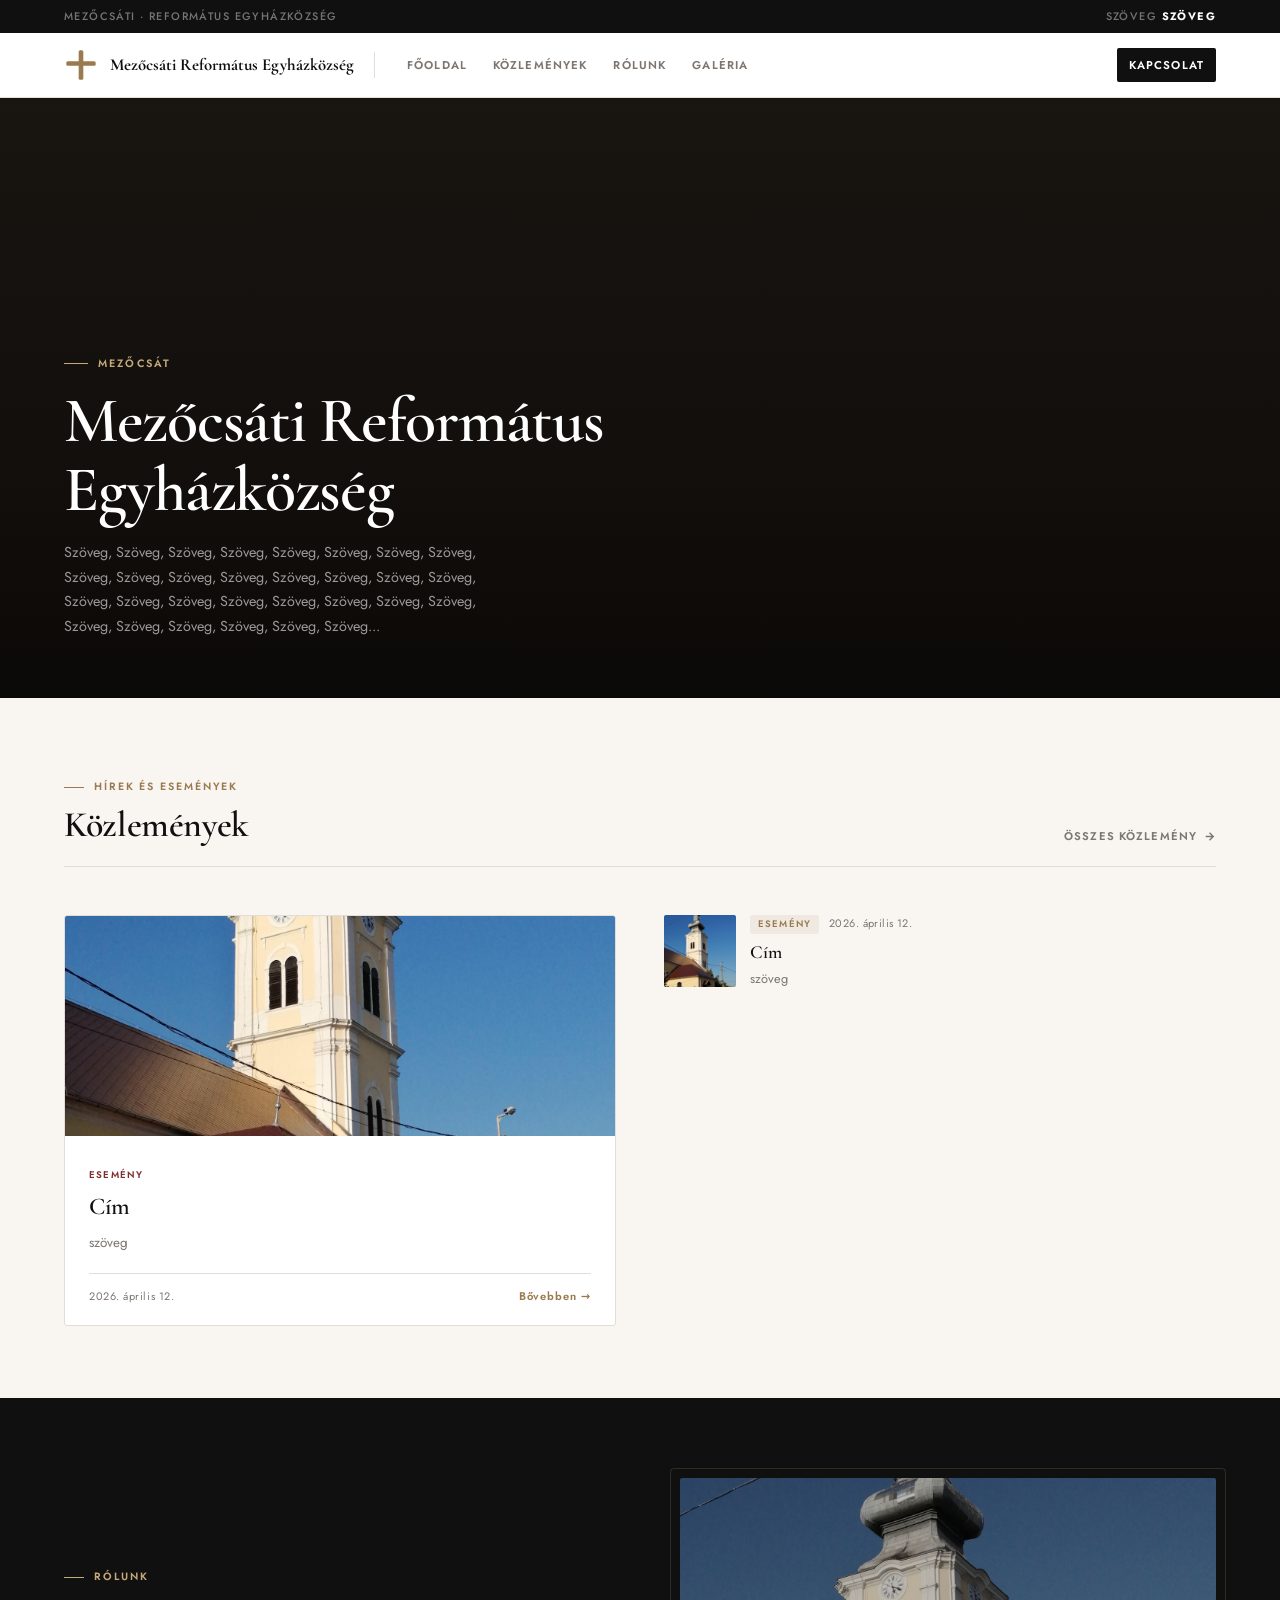
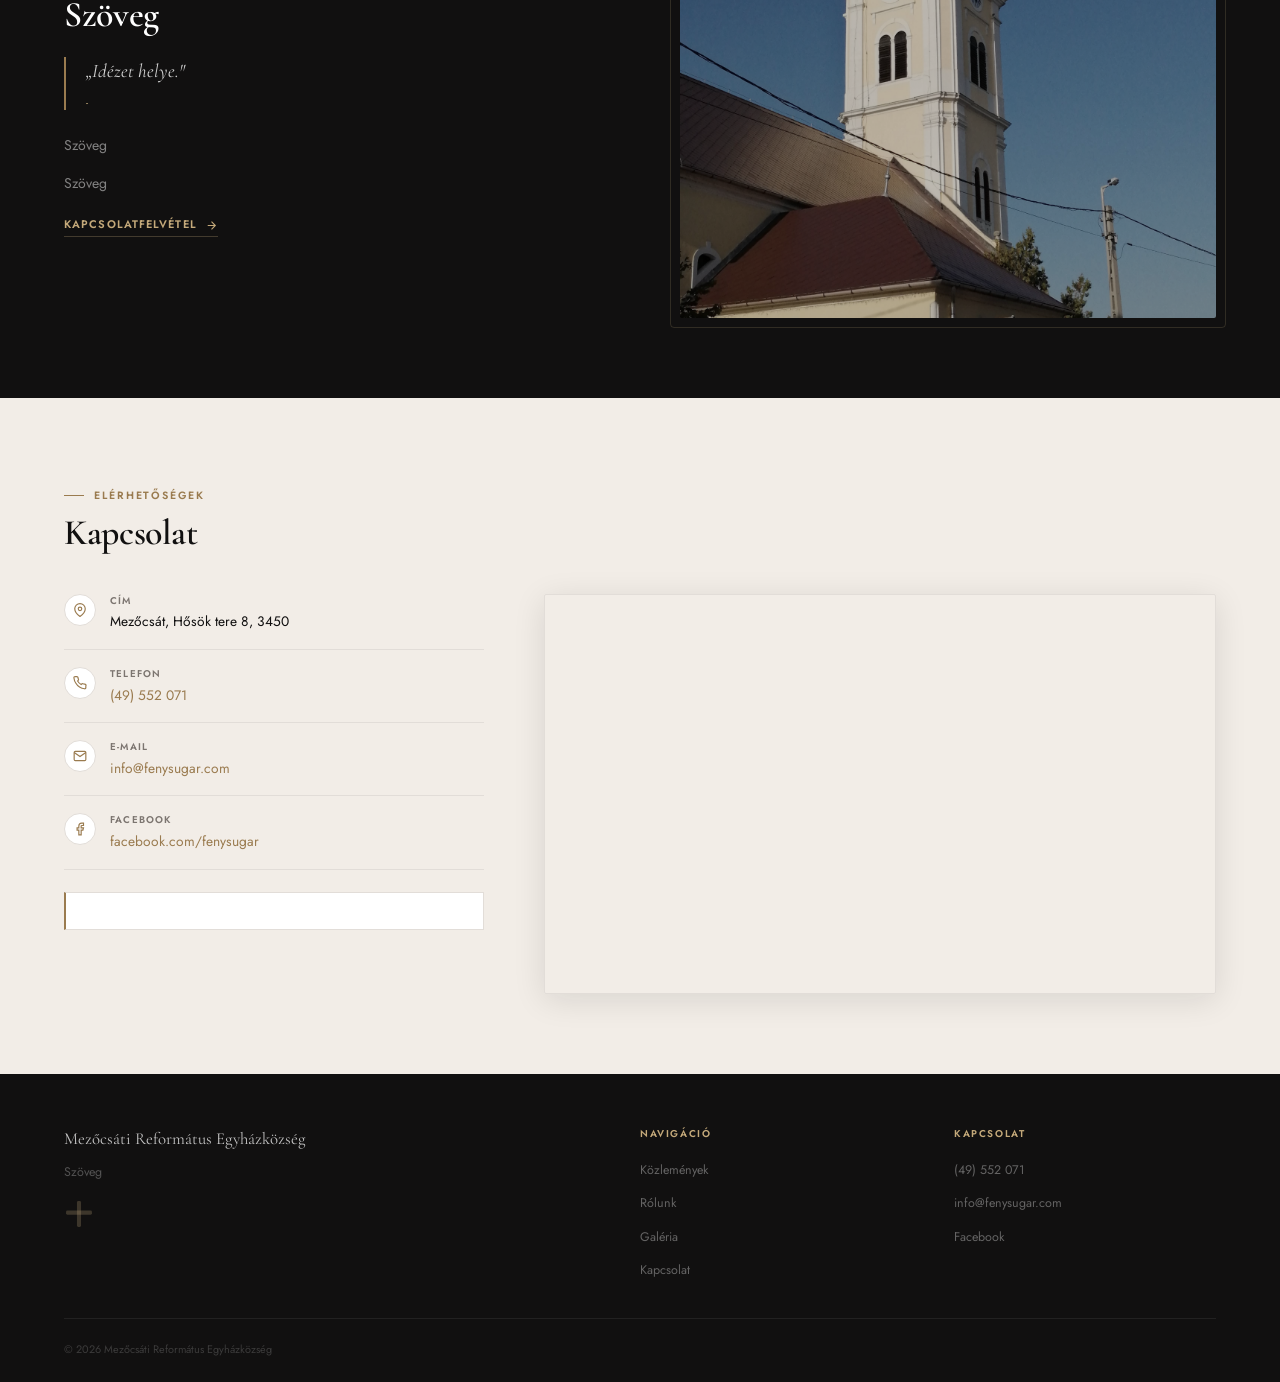
==== index.html @ 641b4f6d "Add files via upload" ====
<!DOCTYPE html>
<html lang="hu">
<head>
  <meta charset="UTF-8"/>
  <meta name="viewport" content="width=device-width, initial-scale=1.0"/>
  <title>Mezőcsáti Református Egyházközség</title>
  <link rel="stylesheet" href="style.css"/>
</head>
<body>

<div class="topbar">
  <span>Mezőcsáti · Református Egyházközség</span>
  <span>Szöveg <strong>Szöveg</strong></span>
</div>

<header>
  <div class="header-inner">
    <a href="index.html" class="logo">
      <svg class="logo-mark" viewBox="0 0 44 44" fill="none">
        <rect x="19" y="3" width="6" height="38" rx="2" fill="#9a7b4f"/>
        <rect x="3" y="17" width="38" height="6" rx="2" fill="#9a7b4f"/>
      </svg>
      <div class="logo-text">
        <strong>Mezőcsáti Református Egyházközség</strong>
      </div>
    </a>
    <div class="header-sep"></div>
    <button class="hamburger" id="hamburger" aria-label="Menü">
      <span></span><span></span><span></span>
    </button>
    <nav id="main-nav">
      <a href="index.html">Főoldal</a>
      <a href="kozlemenyek.html">Közlemények</a>
      <a href="index.html#rolunk">Rólunk</a>
      <a href="galeria.html">Galéria</a>
      <a href="index.html#kapcsolat" class="nav-cta">Kapcsolat</a>
    </nav>
  </div>
</header>
<div class="hero">
 
  <div class="hero-gradient"></div>
  <div class="hero-content">
    <div class="hero-eyebrow">Mezőcsát</div>
    <h1 class="hero-title">Mezőcsáti Református<br>Egyházközség</h1>
    <p class="hero-sub">Szöveg, Szöveg, Szöveg, Szöveg, Szöveg, Szöveg, Szöveg, Szöveg, Szöveg, Szöveg, Szöveg, Szöveg, Szöveg, Szöveg, Szöveg, Szöveg, Szöveg, Szöveg, Szöveg, Szöveg, Szöveg, Szöveg, Szöveg, Szöveg, Szöveg, Szöveg, Szöveg, Szöveg, Szöveg, Szöveg...</p>
  </div>
</div>

<section id="kozlemenyek">
  <div class="news-header">
    <div>
      <div class="section-eyebrow">Hírek és események</div>
      <h2 class="section-heading">Közlemények</h2>
    </div>
    <a href="kozlemenyek.html" class="news-more">
      Összes közlemény
      <svg width="13" height="13" viewBox="0 0 24 24" fill="none" stroke="currentColor" stroke-width="2.5"><path d="M5 12h14M12 5l7 7-7 7"/></svg>
    </a>
  </div>
  <div class="news-layout" id="index-news"></div>
</section>

<section class="about-strip" id="rolunk">
  <div>
    <div class="section-eyebrow">Rólunk</div>
    <h2 class="section-heading">Szöveg</h2>
    <blockquote>
      „Idézet helye."
      <cite>-</cite>
    </blockquote>
    <p>Szöveg</p>
    <p>Szöveg</p>
    <a href="#kapcsolat" class="about-link">
      Kapcsolatfelvétel
      <svg width="13" height="13" viewBox="0 0 24 24" fill="none" stroke="currentColor" stroke-width="2"><path d="M5 12h14M12 5l7 7-7 7"/></svg>
    </a>
  </div>
  <div class="about-img-wrap">
    <img src="img/templom.jpg"
         onerror="this.src='https://images.unsplash.com/photo-1568667256549-094345857637?w=900&q=80'"
         alt="Mezőcsáti református templom"/>
  </div>
</section>

<section id="kapcsolat">
  <div class="kapcsolat-header">
    <div class="section-eyebrow">Elérhetőségek</div>
    <h2 class="section-heading">Kapcsolat</h2>
  </div>
  <div class="contact-grid">
    <div>
      <div class="contact-items">
        <div class="citem">
          <div class="citem-icon"><svg width="14" height="14" viewBox="0 0 24 24" fill="none" stroke="currentColor" stroke-width="2"><path d="M21 10c0 7-9 13-9 13s-9-6-9-13a9 9 0 0 1 18 0z"/><circle cx="12" cy="10" r="3"/></svg></div>
          <div><div class="citem-label">Cím</div><div class="citem-value">Mezőcsát, Hősök tere 8, 3450</div></div>
        </div>
        <div class="citem">
          <div class="citem-icon"><svg width="14" height="14" viewBox="0 0 24 24" fill="none" stroke="currentColor" stroke-width="2"><path d="M22 16.92v3a2 2 0 0 1-2.18 2 19.79 19.79 0 0 1-8.63-3.07A19.5 19.5 0 0 1 4.69 12a19.79 19.79 0 0 1-3.07-8.67A2 2 0 0 1 3.6 1h3a2 2 0 0 1 2 1.72 12.84 12.84 0 0 0 .7 2.81 2 2 0 0 1-.45 2.11L7.91 8.57a16 16 0 0 0 6.06 6.06l.94-.94a2 2 0 0 1 2.11-.45 12.84 12.84 0 0 0 2.81.7A2 2 0 0 1 22 16.92z"/></svg></div>
          <div><div class="citem-label">Telefon</div><div class="citem-value"><a href="tel:(49) 552 071">(49) 552 071</a></div></div>
        </div>
        <div class="citem">
          <div class="citem-icon"><svg width="14" height="14" viewBox="0 0 24 24" fill="none" stroke="currentColor" stroke-width="2"><path d="M4 4h16c1.1 0 2 .9 2 2v12c0 1.1-.9 2-2 2H4c-1.1 0-2-.9-2-2V6c0-1.1.9-2 2-2z"/><polyline points="22,6 12,13 2,6"/></svg></div>
          <div><div class="citem-label">E-mail</div><div class="citem-value"><a href="mailto:info@fenysugar.com">info@fenysugar.com</a></div></div>
        </div>
        <div class="citem">
          <div class="citem-icon"><svg width="14" height="14" viewBox="0 0 24 24" fill="none" stroke="currentColor" stroke-width="2"><path d="M18 2h-3a5 5 0 0 0-5 5v3H7v4h3v8h4v-8h3l1-4h-4V7a1 1 0 0 1 1-1h3z"/></svg></div>
          <div><div class="citem-label">Facebook</div><div class="citem-value"><a href="https://www.facebook.com/fenysugar/" target="_blank">facebook.com/fenysugar</a></div></div>
        </div>
      </div>
      <div class="lelkesz-card">
        <div class="lelkesz-label"></div>
        <div class="lelkesz-name"></div>
        <div class="lelkesz-contact"></div>
      </div>
    </div>
    <div class="map-wrap">
      <iframe src="https://www.google.com/maps/embed?pb=!1m18!1m12!1m3!1d1157.4854516834391!2d20.90183496968449!3d47.820530988445945!2m3!1f0!2f0!3f0!3m2!1i1024!2i768!4f13.1!3m3!1m2!1s0x4740b6dd6d126935%3A0x48b786fd957d6ade!2zTWV6xZFjc8OhdGkgUmVmb3Jtw6F0dXMgdGVtcGxvbQ!5e0!3m2!1shu!2shu!4v1775995206478!5m2!1shu!2shu" width="600" height="450" style="border:0;" allowfullscreen="" loading="lazy" referrerpolicy="no-referrer-when-downgrade"></iframe>
    </div>
  </div>
</section>

<footer>
  <div class="footer-top">
    <div>
      <div class="footer-brand-name">Mezőcsáti Református Egyházközség</div>
      <p class="footer-brand-desc">Szöveg</p>
      <svg class="footer-cross" width="30" height="30" viewBox="0 0 44 44" fill="none">
        <rect x="19" y="3" width="6" height="38" rx="2" fill="currentColor"/>
        <rect x="3" y="17" width="38" height="6" rx="2" fill="currentColor"/>
      </svg>
    </div>
    <div class="footer-col">
      <div class="footer-col-title">Navigáció</div>
      <ul>
        <li><a href="kozlemenyek.html">Közlemények</a></li>
        <li><a href="index.html#rolunk">Rólunk</a></li>
        <li><a href="galeria.html">Galéria</a></li>
        <li><a href="index.html#kapcsolat">Kapcsolat</a></li>
      </ul>
    </div>
    <div class="footer-col">
      <div class="footer-col-title">Kapcsolat</div>
      <ul>
        <li><a href="tel:(49) 552 071">(49) 552 071</a></li>
        <li><a href="mailto:info@fenysugar.com">info@fenysugar.com</a></li>
        <li><a href="https://www.facebook.com/fenysugar/" target="_blank">Facebook</a></li>
      </ul>
    </div>
  </div>
  <div class="footer-bottom">
    <span>© 2026 Mezőcsáti Református Egyházközség</span>
  </div>
</footer>

<button class="scroll-top" id="scrollTop" aria-label="Fel">
  <svg width="15" height="15" viewBox="0 0 24 24" fill="none" stroke="currentColor" stroke-width="2.5"><path d="M18 15l-6-6-6 6"/></svg>
</button>

<div id="modal-container"></div>

<script src="data.js"></script>
<script src="script.js"></script>
<script>renderIndexNews('index-news', 'modal-container');</script>
</body>
</html>
---- style.css ----
@import url('https://fonts.googleapis.com/css2?family=Cormorant+Garamond:ital,wght@0,300;0,400;0,600;0,700;1,300;1,400&family=Jost:wght@300;400;500;600&display=swap');

:root {
  --ink:      #111010;
  --ink-soft: #3a3632;
  --muted:    #7c7570;
  --rule:     #e2ddd8;
  --paper:    #f9f6f2;
  --paper2:   #f2ede7;
  --white:    #ffffff;
  --gold:     #9a7b4f;
  --gold-lt:  #c4a97a;
  --red:      #7d2d2d;
  --shadow-s: 0 2px 12px rgba(17,16,16,.07);
  --shadow-m: 0 6px 32px rgba(17,16,16,.11);
  --shadow-l: 0 16px 64px rgba(17,16,16,.14);
}

*, *::before, *::after { box-sizing: border-box; margin: 0; padding: 0; }
html { scroll-behavior: smooth; }
body {
  background: var(--paper);
  color: var(--ink);
  font-family: 'Jost', system-ui, sans-serif;
  font-weight: 400;
  line-height: 1.6;
  -webkit-font-smoothing: antialiased;
}


.topbar {
  background: var(--ink);
  color: rgba(255,255,255,.42);
  font-size: .68rem;
  font-weight: 500;
  letter-spacing: .13em;
  text-transform: uppercase;
  padding: 8px 5%;
  display: flex;
  justify-content: space-between;
  align-items: center;
}
.topbar strong { color: #fff; }
.topbar a { color: rgba(255,255,255,.42); text-decoration: none; transition: color .2s; }
.topbar a:hover { color: var(--gold-lt); }

header {
  background: var(--white);
  border-bottom: 1px solid var(--rule);
  position: sticky;
  top: 0;
  z-index: 200;
}
.header-inner {
  display: flex;
  align-items: center;
  gap: 20px;
  padding: 0 5%;
  height: 64px;
}
.logo {
  display: flex;
  align-items: center;
  gap: 12px;
  text-decoration: none;
  flex-shrink: 0;
}
.logo-mark { width: 34px; height: 34px; }
.logo-text strong {
  font-family: 'Cormorant Garamond', Georgia, serif;
  font-size: 1.05rem;
  font-weight: 700;
  color: var(--ink);
  display: block;
  line-height: 1.2;
}
.logo-text small {
  font-size: .6rem;
  font-weight: 500;
  letter-spacing: .15em;
  text-transform: uppercase;
  color: var(--muted);
}
.header-sep { width: 1px; height: 26px; background: var(--rule); flex-shrink: 0; }

nav { display: flex; align-items: center; gap: 2px; flex: 1; }
nav a {
  font-size: .71rem;
  font-weight: 600;
  letter-spacing: .1em;
  text-transform: uppercase;
  color: var(--muted);
  text-decoration: none;
  padding: 8px 12px;
  border-radius: 2px;
  transition: color .2s, background .2s;
  white-space: nowrap;
}
nav a:hover, nav a.active { color: var(--ink); background: var(--paper2); }
.nav-cta {
  margin-left: auto;
  color: var(--white) !important;
  background: var(--ink) !important;
  transition: background .2s !important;
}
.nav-cta:hover { background: var(--gold) !important; }

.hamburger {
  display: none;
  background: none; border: none;
  cursor: pointer; padding: 6px;
  flex-direction: column; gap: 5px;
  margin-left: auto;
}
.hamburger span { display: block; width: 22px; height: 1.5px; background: var(--ink); }

.hero {
  position: relative;
  height: 600px;
  display: flex;
  align-items: flex-end;
  overflow: hidden;
  background: #1a1612;
}
.hero-img {
  position: absolute;
  inset: 0;
  width: 100%; height: 100%;
  object-fit: cover;
  object-position: center;
  display: block;
  transform: scale(1.03);
  transition: transform 10s ease;
  filter: brightness(.45) saturate(.7);
}
.hero:hover .hero-img { transform: scale(1.00); }
.hero-gradient {
  position: absolute;
  inset: 0;
  background: linear-gradient(to top, rgba(10,8,6,.92) 0%, rgba(10,8,6,.5) 40%, rgba(10,8,6,.1) 100%);
  z-index: 1;
}
.hero-content {
  position: relative;
  z-index: 2;
  padding: 0 5% 60px;
  max-width: 780px;
  animation: fadeUp .9s ease both;
}
@keyframes fadeUp {
  from { opacity: 0; transform: translateY(16px); }
  to   { opacity: 1; transform: translateY(0); }
}
.hero-eyebrow {
  display: inline-flex;
  align-items: center;
  gap: 10px;
  font-size: .67rem;
  font-weight: 600;
  letter-spacing: .2em;
  text-transform: uppercase;
  color: var(--gold-lt);
  margin-bottom: 14px;
}
.hero-eyebrow::before {
  content: '';
  display: block;
  width: 24px; height: 1px;
  background: var(--gold-lt);
}
.hero-title {
  font-family: 'Cormorant Garamond', Georgia, serif;
  font-size: clamp(2.4rem, 5.5vw, 4rem);
  font-weight: 600;
  line-height: 1.08;
  color: #fff;
  letter-spacing: -.02em;
  margin-bottom: 16px;
}
.hero-sub {
  font-size: .9rem;
  color: rgba(255,255,255,.58);
  max-width: 420px;
  line-height: 1.7;
}

.section-eyebrow {
  display: inline-flex;
  align-items: center;
  gap: 10px;
  font-size: .66rem;
  font-weight: 600;
  letter-spacing: .18em;
  text-transform: uppercase;
  color: var(--gold);
  margin-bottom: 8px;
}
.section-eyebrow::before {
  content: '';
  display: block;
  width: 20px; height: 1px;
  background: var(--gold);
}
.section-heading {
  font-family: 'Cormorant Garamond', Georgia, serif;
  font-size: clamp(1.7rem, 2.8vw, 2.4rem);
  font-weight: 600;
  color: var(--ink);
  line-height: 1.15;
  letter-spacing: -.01em;
}

#kozlemenyek { padding: 72px 5%; }

.news-header {
  display: flex;
  align-items: flex-end;
  justify-content: space-between;
  gap: 24px;
  margin-bottom: 48px;
  padding-bottom: 20px;
  border-bottom: 1px solid var(--rule);
}
.news-more {
  font-size: .7rem;
  font-weight: 600;
  letter-spacing: .1em;
  text-transform: uppercase;
  color: var(--muted);
  text-decoration: none;
  display: flex;
  align-items: center;
  gap: 6px;
  white-space: nowrap;
  transition: color .2s;
  flex-shrink: 0;
}
.news-more:hover { color: var(--ink); }

.news-layout {
  display: grid;
  grid-template-columns: 1fr 1fr;
  gap: 48px;
  align-items: start;
}

.news-layout-noimg {
  grid-template-columns: 1fr;
}
.news-layout-noimg .news-featured-card {
  width: 100%;
}
.news-layout-noimg .news-list {
  display: grid;
  grid-template-columns: repeat(2, 1fr);
  gap: 0;
}
.news-layout-noimg .nl-item {
  padding: 20px 24px;
  border-bottom: 1px solid var(--rule);
  border-right: 1px solid var(--rule);
}
.news-layout-noimg .nl-item:nth-child(even) {
  border-right: none;
}
.news-layout-noimg .nl-item:last-child,
.news-layout-noimg .nl-item:nth-last-child(2):nth-child(odd) {
  border-bottom: none;
}

.news-featured-card {
  background: var(--white);
  border: 1px solid var(--rule);
  border-radius: 3px;
  overflow: hidden;
  cursor: pointer;
  transition: box-shadow .25s, transform .25s;
}
.news-featured-card:hover {
  box-shadow: var(--shadow-m);
  transform: translateY(-3px);
}
.nfc-img-wrap { overflow: hidden; height: 220px; }

.nfc-no-img {
  border-left: 3px solid var(--gold);
}
.nfc-no-img .nfc-body {
  padding: 32px 28px 28px;
}
.nfc-no-img .nfc-title {
  font-size: 1.9rem;
}
.nfc-no-img .nfc-excerpt {
  max-width: 640px;
  font-size: .9rem;
}
.nfc-img-wrap img {
  width: 100%; height: 100%;
  object-fit: cover; display: block;
  transition: transform .55s ease;
}
.news-featured-card:hover .nfc-img-wrap img { transform: scale(1.04); }
.nfc-body { padding: 24px 24px 20px; }
.nfc-tag {
  display: inline-block;
  font-size: .6rem;
  font-weight: 600;
  letter-spacing: .13em;
  text-transform: uppercase;
  color: var(--red);
  margin-bottom: 10px;
}
.nfc-title {
  font-family: 'Cormorant Garamond', Georgia, serif;
  font-size: 1.5rem;
  font-weight: 600;
  color: var(--ink);
  line-height: 1.2;
  letter-spacing: -.01em;
  margin-bottom: 10px;
}
.nfc-excerpt {
  font-size: .84rem;
  color: var(--muted);
  line-height: 1.7;
  margin-bottom: 18px;
}
.nfc-foot {
  display: flex;
  align-items: center;
  justify-content: space-between;
  padding-top: 14px;
  border-top: 1px solid var(--rule);
}
.nfc-date { font-size: .68rem; color: var(--muted); letter-spacing: .05em; }
.nfc-read {
  font-size: .7rem;
  font-weight: 600;
  letter-spacing: .08em;
  color: var(--gold);
  transition: color .2s;
}
.news-featured-card:hover .nfc-read { color: var(--ink); }

.news-list { display: flex; flex-direction: column; }
.nl-item {
  padding: 20px 0;
  border-bottom: 1px solid var(--rule);
  cursor: pointer;
  transition: background .15s;
}
.nl-item:first-child { padding-top: 0; }
.nl-item:last-child { border-bottom: none; }
.nl-item:hover .nl-title { color: var(--gold); }
.nl-meta {
  display: flex;
  align-items: center;
  gap: 10px;
  margin-bottom: 7px;
}
.nl-tag {
  font-size: .59rem;
  font-weight: 600;
  letter-spacing: .12em;
  text-transform: uppercase;
  color: var(--gold);
  background: rgba(154,123,79,.1);
  padding: 2px 8px;
  border-radius: 2px;
}
.nl-date { font-size: .68rem; color: var(--muted); letter-spacing: .04em; }

.nl-item.nl-has-img {
  display: flex;
  gap: 14px;
  align-items: flex-start;
}
.nl-thumb {
  width: 72px;
  height: 72px;
  flex-shrink: 0;
  border-radius: 2px;
  overflow: hidden;
}
.nl-thumb img {
  width: 100%; height: 100%;
  object-fit: cover;
  display: block;
  transition: transform .4s;
}
.nl-item.nl-has-img:hover .nl-thumb img { transform: scale(1.06); }
.nl-text { flex: 1; min-width: 0; }
.nl-title {
  font-family: 'Cormorant Garamond', Georgia, serif;
  font-size: 1.15rem;
  font-weight: 600;
  color: var(--ink);
  line-height: 1.25;
  letter-spacing: -.01em;
  margin-bottom: 5px;
  transition: color .2s;
}
.nl-excerpt {
  font-size: .8rem;
  color: var(--muted);
  line-height: 1.6;
  overflow: hidden;
  display: -webkit-box;
  -webkit-line-clamp: 2;
  line-clamp: 2;
  -webkit-box-orient: vertical;
}

.page-hero {
  background: var(--ink);
  padding: 60px 5% 52px;
}
.page-hero .section-eyebrow { color: var(--gold-lt); }
.page-hero .section-eyebrow::before { background: var(--gold-lt); }
.page-hero .section-heading { color: #fff; margin-top: 6px; }
.page-hero p { font-size: .86rem; color: rgba(255,255,255,.4); margin-top: 8px; }

.posts-section { padding: 64px 5%; }

.posts-grid {
  display: grid;
  grid-template-columns: repeat(2, 1fr);
  gap: 24px;
  margin-bottom: 56px;
}

.post-card {
  background: var(--white);
  border: 1px solid var(--rule);
  border-radius: 3px;
  overflow: hidden;
  cursor: pointer;
  transition: box-shadow .22s, transform .22s;
  display: flex;
  flex-direction: column;
}
.post-card:hover {
  box-shadow: var(--shadow-m);
  transform: translateY(-3px);
}
.post-card-img {
  overflow: hidden;
  height: 190px;
  background: var(--paper2);
  flex-shrink: 0;
}
.post-card-img img {
  width: 100%; height: 100%;
  object-fit: cover; display: block;
  transition: transform .5s ease;
}
.post-card:hover .post-card-img img { transform: scale(1.04); }



.post-card-body {
  padding: 22px 22px 18px;
  display: flex;
  flex-direction: column;
  flex: 1;
}
.post-card-meta {
  display: flex;
  align-items: center;
  gap: 10px;
  margin-bottom: 10px;
}
.post-tag {
  font-size: .59rem;
  font-weight: 600;
  letter-spacing: .12em;
  text-transform: uppercase;
  color: var(--gold);
  background: rgba(154,123,79,.1);
  padding: 2px 8px;
  border-radius: 2px;
}
.post-date { font-size: .67rem; color: var(--muted); }
.post-title {
  font-family: 'Cormorant Garamond', Georgia, serif;
  font-size: 1.25rem;
  font-weight: 600;
  color: var(--ink);
  line-height: 1.25;
  letter-spacing: -.01em;
  margin-bottom: 8px;
  flex: 1;
}
.post-excerpt {
  font-size: .82rem;
  color: var(--muted);
  line-height: 1.65;
  margin-bottom: 16px;
  overflow: hidden;
  display: -webkit-box;
  -webkit-line-clamp: 3;
  line-clamp: 3;
  -webkit-box-orient: vertical;
}
.post-footer {
  display: flex;
  align-items: center;
  justify-content: space-between;
  padding-top: 14px;
  border-top: 1px solid var(--rule);
}
.post-read {
  font-size: .7rem;
  font-weight: 600;
  letter-spacing: .08em;
  color: var(--gold);
  transition: color .2s;
}
.post-card:hover .post-read { color: var(--ink); }

.pagination {
  display: flex;
  align-items: center;
  justify-content: center;
  gap: 6px;
}

.pag-btn {
  display: flex;
  align-items: center;
  justify-content: center;
  width: 38px; height: 38px;
  border: 1px solid var(--rule);
  border-radius: 2px;
  background: var(--white);
  color: var(--muted);
  font-family: 'Jost', sans-serif;
  font-size: .78rem;
  font-weight: 600;
  cursor: pointer;
  transition: all .2s;
  text-decoration: none;
}
.pag-btn:hover { border-color: var(--ink); color: var(--ink); }
.pag-btn.active { background: var(--ink); border-color: var(--ink); color: #fff; }
.pag-btn.disabled { opacity: .35; cursor: default; pointer-events: none; }
.pag-dots {
  font-size: .78rem;
  color: var(--muted);
  padding: 0 4px;
  line-height: 38px;
}

.about-strip {
  background: var(--ink);
  padding: 80px 5%;
  display: grid;
  grid-template-columns: 1fr 1fr;
  gap: 80px;
  align-items: center;
}
.about-strip .section-eyebrow { color: var(--gold-lt); }
.about-strip .section-eyebrow::before { background: var(--gold-lt); }
.about-strip .section-heading { color: #fff; }
.about-strip blockquote {
  border-left: 2px solid var(--gold);
  padding-left: 20px;
  margin: 22px 0;
  font-family: 'Cormorant Garamond', Georgia, serif;
  font-style: italic;
  font-size: 1.2rem;
  color: rgba(255,255,255,.8);
  line-height: 1.55;
}
.about-strip blockquote cite {
  display: block;
  font-family: 'Jost', sans-serif;
  font-style: normal;
  font-size: .62rem;
  letter-spacing: .12em;
  text-transform: uppercase;
  color: var(--gold-lt);
  margin-top: 8px;
}
.about-strip p {
  font-size: .88rem;
  line-height: 1.85;
  color: rgba(255,255,255,.48);
  margin-bottom: 12px;
}
.about-link {
  display: inline-flex;
  align-items: center;
  gap: 8px;
  margin-top: 8px;
  font-size: .69rem;
  font-weight: 600;
  letter-spacing: .1em;
  text-transform: uppercase;
  color: var(--gold-lt);
  text-decoration: none;
  border-bottom: 1px solid rgba(196,169,122,.28);
  padding-bottom: 2px;
  transition: color .2s, border-color .2s;
}
.about-link:hover { color: #fff; border-color: rgba(255,255,255,.45); }
.about-img-wrap { position: relative; }
.about-img-wrap img {
  width: 100%; height: 440px;
  object-fit: cover; display: block;
  border-radius: 2px;
  filter: brightness(.75) saturate(.65);
}
.about-img-wrap::before {
  content: '';
  position: absolute;
  inset: -10px;
  border: 1px solid rgba(196,169,122,.18);
  border-radius: 4px;
  pointer-events: none;
}

#kapcsolat {
  padding: 80px 5%;
  background: var(--paper2);
}
.kapcsolat-header { margin-bottom: 40px; }
.contact-grid {
  display: grid;
  grid-template-columns: 1fr 1.6fr;
  gap: 60px;
  align-items: start;
}
.contact-items { display: flex; flex-direction: column; }
.citem {
  display: flex;
  gap: 14px;
  padding: 17px 0;
  border-bottom: 1px solid var(--rule);
  align-items: flex-start;
}
.citem:first-child { padding-top: 0; }
.citem-icon {
  width: 32px; height: 32px;
  background: var(--white);
  border: 1px solid var(--rule);
  border-radius: 50%;
  display: flex; align-items: center; justify-content: center;
  flex-shrink: 0;
  color: var(--gold);
}
.citem-label {
  font-size: .61rem; font-weight: 600;
  letter-spacing: .12em; text-transform: uppercase;
  color: var(--muted); margin-bottom: 2px;
}
.citem-value { font-size: .86rem; color: var(--ink); line-height: 1.5; }
.citem-value a { color: var(--gold); text-decoration: none; }
.citem-value a:hover { text-decoration: underline; }
.lelkesz-card {
  margin-top: 22px;
  padding: 16px 18px;
  background: var(--white);
  border: 1px solid var(--rule);
  border-left: 2px solid var(--gold);
}
.lelkesz-label {
  font-size: .61rem; font-weight: 600;
  letter-spacing: .12em; text-transform: uppercase;
  color: var(--gold); margin-bottom: 4px;
}
.lelkesz-name {
  font-family: 'Cormorant Garamond', Georgia, serif;
  font-size: 1.05rem; font-weight: 600;
  color: var(--ink); margin-bottom: 3px;
}
.lelkesz-contact { font-size: .78rem; color: var(--muted); }
.map-wrap {
  border-radius: 2px;
  overflow: hidden;
  box-shadow: var(--shadow-m);
  height: 400px;
  border: 1px solid var(--rule);
}
.map-wrap iframe { width: 100%; height: 100%; border: none; display: block; }

footer {
  background: var(--ink);
  padding: 52px 5% 24px;
}
.footer-top {
  display: grid;
  grid-template-columns: 2fr 1fr 1fr;
  gap: 52px;
  padding-bottom: 36px;
  border-bottom: 1px solid rgba(255,255,255,.07);
  margin-bottom: 22px;
}
.footer-brand-name {
  font-family: 'Cormorant Garamond', Georgia, serif;
  font-size: 1.05rem;
  color: rgba(255,255,255,.75);
  margin-bottom: 8px;
}
.footer-brand-desc {
  font-size: .78rem;
  line-height: 1.8;
  color: rgba(255,255,255,.28);
  max-width: 250px;
}
.footer-cross { margin-top: 16px; color: rgba(196,169,122,.25); }
.footer-col-title {
  font-size: .62rem; font-weight: 600;
  letter-spacing: .16em; text-transform: uppercase;
  color: var(--gold-lt); margin-bottom: 14px;
}
.footer-col ul { list-style: none; display: flex; flex-direction: column; gap: 8px; }
.footer-col ul a {
  font-size: .78rem;
  color: rgba(255,255,255,.35);
  text-decoration: none;
  transition: color .2s;
}
.footer-col ul a:hover { color: rgba(255,255,255,.72); }
.footer-bottom {
  display: flex;
  align-items: center;
  justify-content: space-between;
  gap: 12px; flex-wrap: wrap;
  font-size: .68rem;
  color: rgba(255,255,255,.18);
}
.footer-bottom a { color: var(--gold-lt); text-decoration: none; }

.modal-overlay {
  display: none;
  position: fixed; inset: 0;
  background: rgba(8,7,6,.83);
  z-index: 1000;
  align-items: center; justify-content: center;
  padding: 20px;
  backdrop-filter: blur(3px);
}
.modal-overlay.open { display: flex; }
.modal-box {
  background: var(--white);
  max-width: 680px; width: 100%;
  max-height: 90vh; overflow-y: auto;
  border-radius: 2px;
  box-shadow: var(--shadow-l);
  animation: mIn .26s ease;
}
@keyframes mIn {
  from { opacity: 0; transform: translateY(20px) scale(.97); }
  to   { opacity: 1; transform: none; }
}
.modal-img { width: 100%; height: 240px; object-fit: cover; display: block; }
.modal-body { padding: 30px 34px 34px; }
.modal-tag {
  font-size: .59rem; font-weight: 600;
  letter-spacing: .14em; text-transform: uppercase;
  color: var(--red); margin-bottom: 7px;
}
.modal-tag.gold { color: var(--gold); }
.modal-title {
  font-family: 'Cormorant Garamond', Georgia, serif;
  font-size: 1.8rem; font-weight: 600;
  color: var(--ink); line-height: 1.15;
  letter-spacing: -.01em; margin-bottom: 5px;
}
.modal-meta {
  font-size: .68rem; color: var(--muted);
  letter-spacing: .05em;
  margin-bottom: 20px; padding-bottom: 16px;
  border-bottom: 1px solid var(--rule);
}
.modal-text { font-size: .9rem; color: var(--ink-soft); line-height: 1.82; }
.modal-text p { margin-bottom: 12px; }
.modal-text strong { color: var(--ink); }
.modal-close {
  display: inline-flex;
  align-items: center; gap: 6px;
  margin-top: 22px;
  font-size: .69rem; font-weight: 600;
  letter-spacing: .1em; text-transform: uppercase;
  background: var(--ink); color: #fff;
  border: none; padding: 9px 20px;
  border-radius: 2px; cursor: pointer;
  transition: background .2s;
}
.modal-close:hover { background: var(--gold); }

.lightbox {
  display: none;
  position: fixed; inset: 0;
  background: rgba(6,5,4,.96);
  z-index: 2000;
  align-items: center; justify-content: center;
}
.lightbox.open { display: flex; }
.lightbox img {
  max-width: 90vw; max-height: 88vh;
  border-radius: 2px;
  animation: mIn .22s ease;
}
.lb-close {
  position: absolute; top: 16px; right: 22px;
  background: none; border: none;
  color: rgba(255,255,255,.38);
  font-size: 2.2rem; cursor: pointer;
  line-height: 1; transition: color .2s;
}
.lb-close:hover { color: #fff; }

.gallery-masonry {
  columns: 4;
  column-gap: 8px;
  padding: 40px 5%;
}
.gallery-tile {
  break-inside: avoid;
  margin-bottom: 8px;
  position: relative;
  overflow: hidden;
  cursor: pointer;
  border-radius: 2px;
}
.gallery-tile img {
  width: 100%; display: block;
  transition: transform .5s ease;
}
.gallery-tile:hover img { transform: scale(1.04); }
.gallery-tile-cap {
  position: absolute;
  bottom: 0; left: 0; right: 0;
  padding: 8px 12px;
  background: linear-gradient(transparent, rgba(8,6,4,.62));
  font-size: .67rem;
  color: rgba(255,255,255,.8);
  letter-spacing: .05em;
  opacity: 0;
  transition: opacity .3s;
}
.gallery-tile:hover .gallery-tile-cap { opacity: 1; }
.gallery-tile.hidden { display: none; }

.gallery-pagination-wrap {
  padding: 0 5% 72px;
  display: flex;
  justify-content: center;
}

.scroll-top {
  position: fixed;
  bottom: 22px; right: 22px;
  width: 36px; height: 36px;
  background: var(--ink); color: #fff;
  border: none; border-radius: 2px;
  display: flex; align-items: center; justify-content: center;
  cursor: pointer;
  opacity: 0; pointer-events: none;
  transition: opacity .3s, transform .2s, background .2s;
  z-index: 50;
}
.scroll-top.visible { opacity: 1; pointer-events: auto; }
.scroll-top:hover { background: var(--gold); transform: translateY(-3px); }

@media (max-width: 1024px) {
  .gallery-masonry { columns: 3; }
  .posts-grid { grid-template-columns: 1fr; }
}
@media (max-width: 768px) {
  .hamburger { display: flex; }
  #main-nav {
    display: none;
    position: absolute; top: 64px; left: 0; right: 0;
    background: var(--white);
    border-bottom: 1px solid var(--rule);
    flex-direction: column;
    padding: 10px 5% 14px; gap: 2px;
    z-index: 199;
  }
  #main-nav.open { display: flex; }
  #main-nav .nav-cta { align-self: flex-start; margin-left: 0 !important; }
  .news-layout { grid-template-columns: 1fr; gap: 32px; }
  .about-strip { grid-template-columns: 1fr; gap: 36px; }
  .about-img-wrap { order: -1; }
  .about-img-wrap img { height: 240px; }
  .contact-grid { grid-template-columns: 1fr; gap: 36px; }
  .footer-top { grid-template-columns: 1fr 1fr; gap: 24px; }
  .gallery-masonry { columns: 2; }
  .map-wrap { height: 260px; }
}
@media (max-width: 480px) {
  .topbar { display: none; }
  .hero { height: 480px; }
  .footer-top { grid-template-columns: 1fr; gap: 20px; }
  .gallery-masonry { columns: 2; padding: 22px 4% 44px; }
  .modal-body { padding: 22px 18px; }
  .modal-title { font-size: 1.35rem; }
}
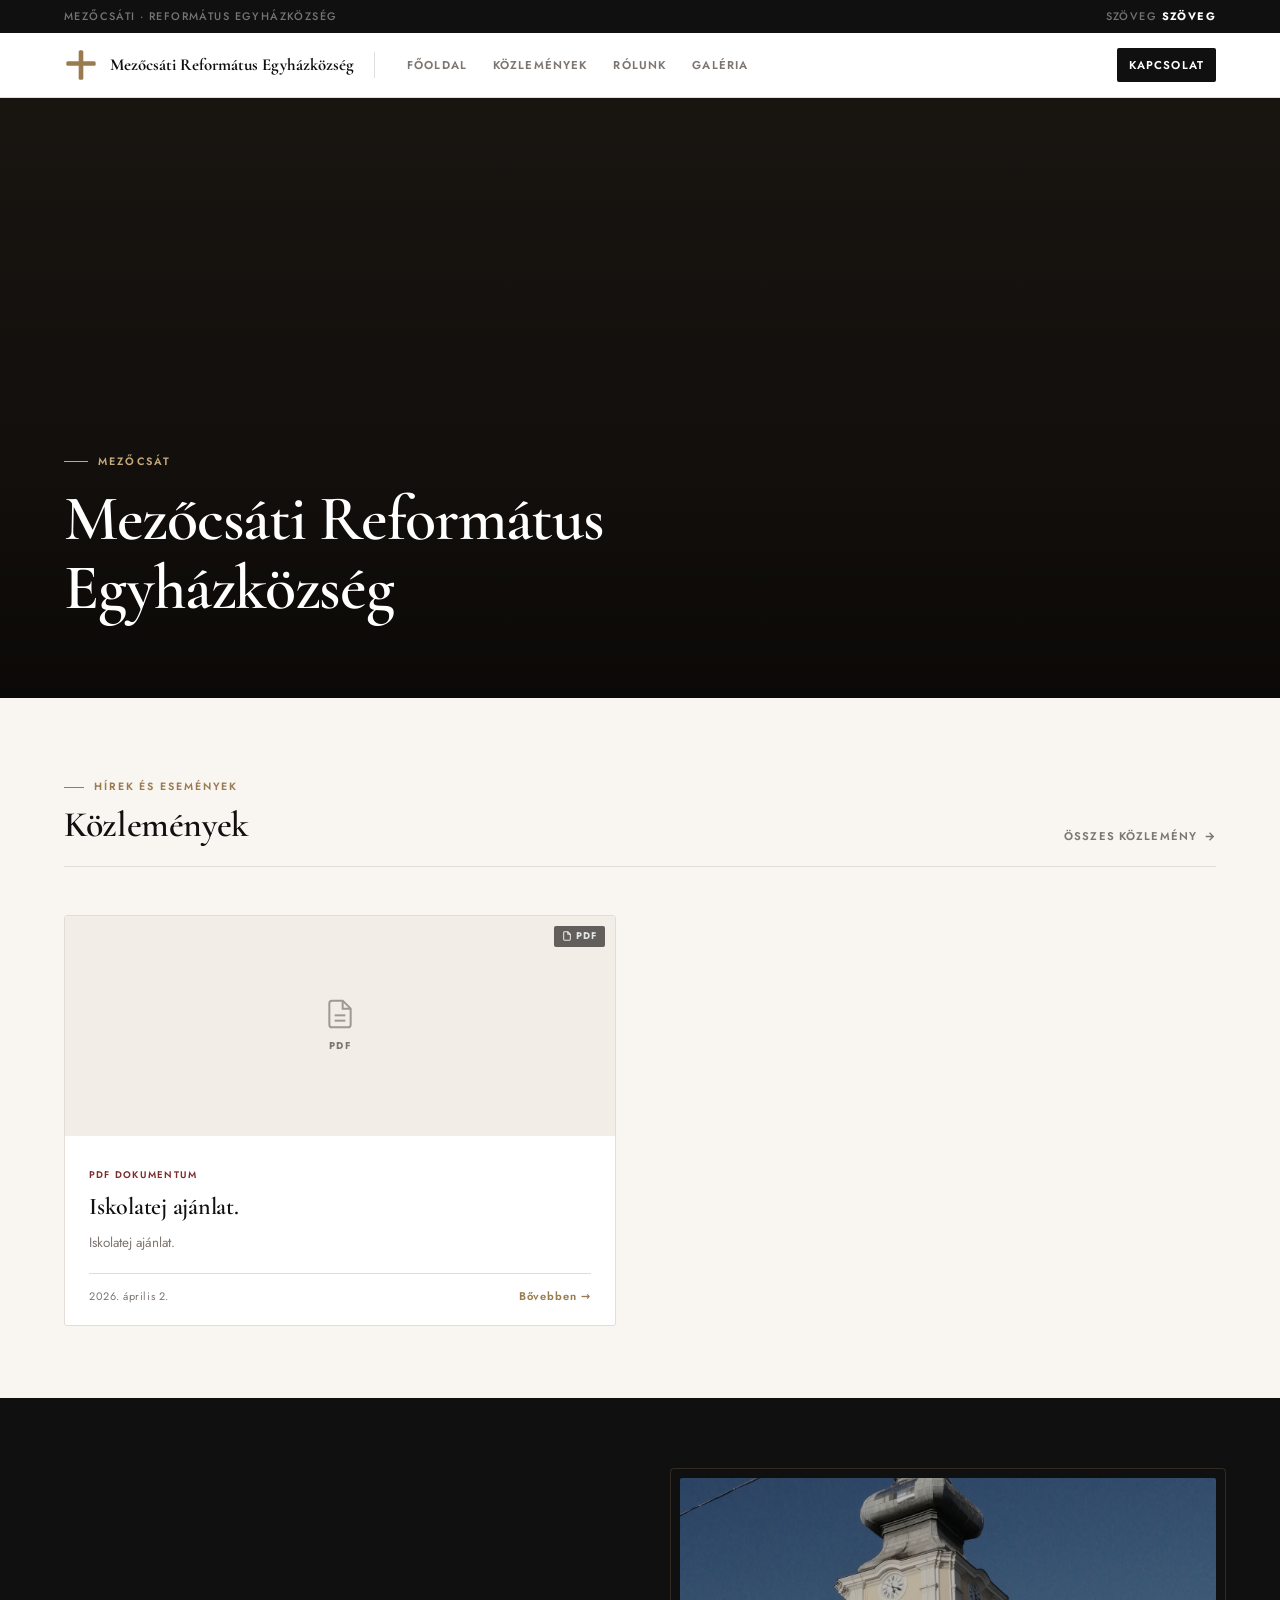
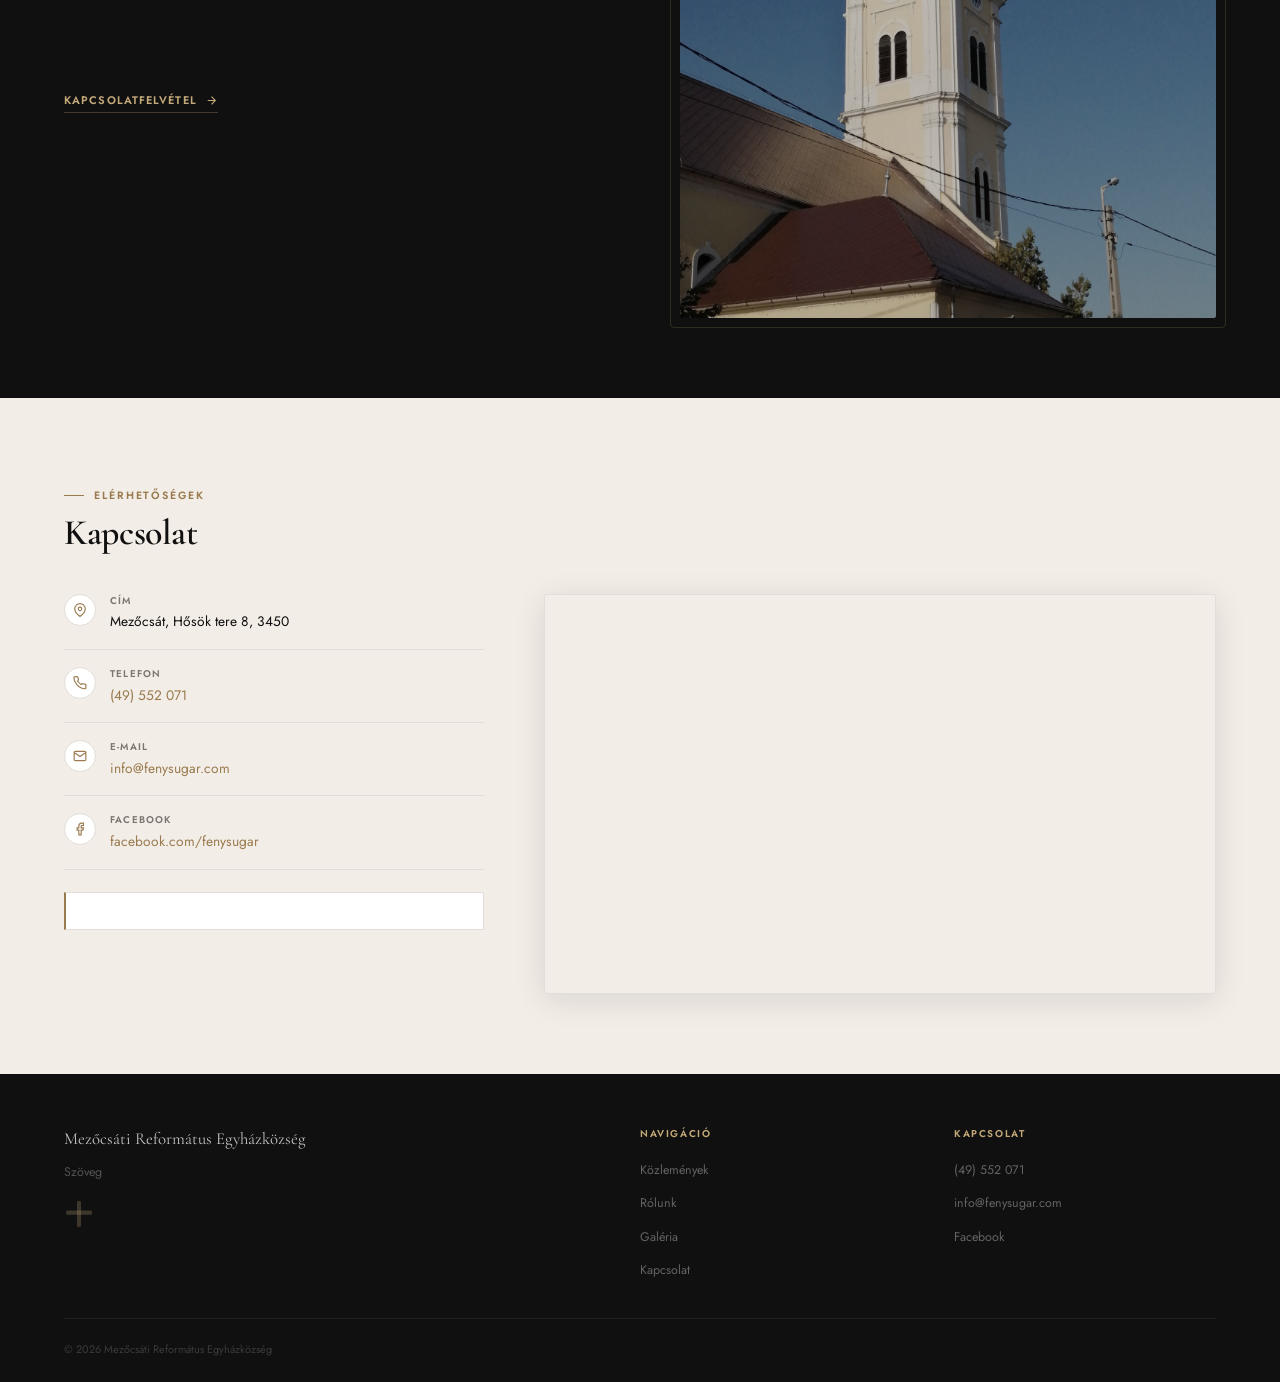
==== commit 9c06c488: "Add files via upload" ====
--- a/index.html
+++ b/index.html
@@ -43,7 +43,7 @@
   <div class="hero-content">
     <div class="hero-eyebrow">Mezőcsát</div>
     <h1 class="hero-title">Mezőcsáti Református<br>Egyházközség</h1>
-    <p class="hero-sub">Szöveg, Szöveg, Szöveg, Szöveg, Szöveg, Szöveg, Szöveg, Szöveg, Szöveg, Szöveg, Szöveg, Szöveg, Szöveg, Szöveg, Szöveg, Szöveg, Szöveg, Szöveg, Szöveg, Szöveg, Szöveg, Szöveg, Szöveg, Szöveg, Szöveg, Szöveg, Szöveg, Szöveg, Szöveg, Szöveg...</p>
+    <p class="hero-sub"></p>
   </div>
 </div>
 
@@ -63,14 +63,14 @@
 
 <section class="about-strip" id="rolunk">
   <div>
-    <div class="section-eyebrow">Rólunk</div>
+    <!-- <div class="section-eyebrow">Rólunk</div>
     <h2 class="section-heading">Szöveg</h2>
     <blockquote>
       „Idézet helye."
       <cite>-</cite>
     </blockquote>
     <p>Szöveg</p>
-    <p>Szöveg</p>
+    <p>Szöveg</p> -->
     <a href="#kapcsolat" class="about-link">
       Kapcsolatfelvétel
       <svg width="13" height="13" viewBox="0 0 24 24" fill="none" stroke="currentColor" stroke-width="2"><path d="M5 12h14M12 5l7 7-7 7"/></svg>
@@ -78,7 +78,7 @@
   </div>
   <div class="about-img-wrap">
     <img src="img/templom.jpg"
-         onerror="this.src='https://images.unsplash.com/photo-1568667256549-094345857637?w=900&q=80'"
+         onerror="this.src=''"
          alt="Mezőcsáti református templom"/>
   </div>
 </section>
--- a/style.css
+++ b/style.css
@@ -17,8 +17,8 @@
 }
 
 *, *::before, *::after { box-sizing: border-box; margin: 0; padding: 0; }
-html { scroll-behavior: smooth; }
-body {
+html { scroll-behavior: smooth; overflow-x: hidden; max-width: 100%; }
+body { overflow-x: hidden; max-width: 100%;
   background: var(--paper);
   color: var(--ink);
   font-family: 'Jost', system-ui, sans-serif;
@@ -50,6 +50,8 @@
   position: sticky;
   top: 0;
   z-index: 200;
+  width: 100%;
+  max-width: 100vw;
 }
 .header-inner {
   display: flex;
@@ -57,13 +59,19 @@
   gap: 20px;
   padding: 0 5%;
   height: 64px;
+  min-width: 0;
 }
 .logo {
   display: flex;
   align-items: center;
   gap: 12px;
   text-decoration: none;
-  flex-shrink: 0;
+  flex-shrink: 1;
+  min-width: 0;
+}
+.logo-text {
+  min-width: 0;
+  overflow: hidden;
 }
 .logo-mark { width: 34px; height: 34px; }
 .logo-text strong {
@@ -73,6 +81,9 @@
   color: var(--ink);
   display: block;
   line-height: 1.2;
+  white-space: nowrap;
+  overflow: hidden;
+  text-overflow: ellipsis;
 }
 .logo-text small {
   font-size: .6rem;
@@ -745,8 +756,8 @@
 .modal-overlay.open { display: flex; }
 .modal-box {
   background: var(--white);
-  max-width: 680px; width: 100%;
-  max-height: 90vh; overflow-y: auto;
+  max-width: 900px; width: 100%;
+  max-height: 93vh; overflow-y: auto;
   border-radius: 2px;
   box-shadow: var(--shadow-l);
   animation: mIn .26s ease;
@@ -755,41 +766,270 @@
   from { opacity: 0; transform: translateY(20px) scale(.97); }
   to   { opacity: 1; transform: none; }
 }
-.modal-img { width: 100%; height: 240px; object-fit: cover; display: block; }
-.modal-body { padding: 30px 34px 34px; }
+/* single image – no crop, natural height */
+.modal-img-wrap { width: 100%; background: #0a0806; line-height: 0; }
+.modal-img-wrap img { width: 100%; height: auto; max-height: 70vh; object-fit: contain; display: block; margin: 0 auto; }
+
+.modal-body { padding: 22px 28px 28px; }
+.modal-header {
+  display: flex;
+  align-items: flex-start;
+  justify-content: space-between;
+  gap: 16px;
+  padding-bottom: 16px;
+  border-bottom: 1px solid var(--rule);
+  margin-bottom: 20px;
+}
+.modal-header-left { flex: 1; min-width: 0; }
 .modal-tag {
   font-size: .59rem; font-weight: 600;
   letter-spacing: .14em; text-transform: uppercase;
-  color: var(--red); margin-bottom: 7px;
+  color: var(--red); margin-bottom: 5px;
 }
 .modal-tag.gold { color: var(--gold); }
 .modal-title {
   font-family: 'Cormorant Garamond', Georgia, serif;
-  font-size: 1.8rem; font-weight: 600;
+  font-size: 1.7rem; font-weight: 600;
   color: var(--ink); line-height: 1.15;
-  letter-spacing: -.01em; margin-bottom: 5px;
+  letter-spacing: -.01em; margin-bottom: 4px;
 }
 .modal-meta {
   font-size: .68rem; color: var(--muted);
   letter-spacing: .05em;
-  margin-bottom: 20px; padding-bottom: 16px;
-  border-bottom: 1px solid var(--rule);
-}
-.modal-text { font-size: .9rem; color: var(--ink-soft); line-height: 1.82; }
-.modal-text p { margin-bottom: 12px; }
-.modal-text strong { color: var(--ink); }
+}
 .modal-close {
   display: inline-flex;
-  align-items: center; gap: 6px;
-  margin-top: 22px;
+  align-items: center;
+  flex-shrink: 0;
+  align-self: center;
   font-size: .69rem; font-weight: 600;
   letter-spacing: .1em; text-transform: uppercase;
   background: var(--ink); color: #fff;
-  border: none; padding: 9px 20px;
+  border: none; padding: 8px 18px;
   border-radius: 2px; cursor: pointer;
+  transition: background .2s; white-space: nowrap;
+}
+.modal-close:hover { background: var(--gold); }
+
+/* ── Modal image slider ───────────────────────────── */
+.modal-slider {
+  position: relative;
+  width: 100%;
+  background: #0a0806;
+  line-height: 0;
+}
+.ms-track { display: flex; }
+.ms-slide  { min-width: 100%; display: none; line-height: 0; }
+.ms-slide.active { display: block; }
+.ms-slide img {
+  width: 100%;
+  height: auto;
+  max-height: 70vh;
+  object-fit: contain;
+  display: block;
+  margin: 0 auto;
+}
+.ms-arrow {
+  position: absolute;
+  top: 50%; transform: translateY(-50%);
+  background: rgba(8,7,6,.52);
+  border: none; color: #fff;
+  font-size: 2rem; line-height: 1;
+  width: 42px; height: 42px;
+  display: flex; align-items: center; justify-content: center;
+  cursor: pointer;
   transition: background .2s;
-}
-.modal-close:hover { background: var(--gold); }
+  z-index: 10; border-radius: 1px; padding: 0;
+}
+.ms-arrow:hover { background: var(--gold); }
+.ms-prev { left: 10px; }
+.ms-next { right: 10px; }
+.ms-dots {
+  position: absolute; bottom: 12px; left: 50%; transform: translateX(-50%);
+  display: flex; gap: 6px; z-index: 10;
+}
+.ms-dot {
+  width: 7px; height: 7px; border-radius: 50%;
+  border: none; background: rgba(255,255,255,.35);
+  cursor: pointer; padding: 0; transition: background .2s, transform .2s;
+}
+.ms-dot.active { background: var(--gold); transform: scale(1.3); }
+.ms-counter {
+  position: absolute; top: 10px; right: 12px;
+  font-size: .65rem; font-weight: 600; letter-spacing: .08em;
+  color: rgba(255,255,255,.7);
+  background: rgba(8,7,6,.5);
+  padding: 3px 9px; border-radius: 20px; z-index: 10;
+  line-height: 1.4;
+}
+
+/* ── PDF in modal ─────────────────────────────────── */
+.modal-pdf-wrap { width: 100%; }
+.modal-pdf-bar {
+  display: flex; align-items: center; gap: 8px;
+  padding: 10px 18px;
+  background: var(--paper2);
+  border-bottom: 1px solid var(--rule);
+  font-size: .72rem; font-weight: 600;
+  letter-spacing: .05em;
+  color: var(--ink-soft);
+}
+.modal-pdf-open {
+  margin-left: auto;
+  font-size: .69rem; font-weight: 600;
+  letter-spacing: .07em;
+  color: var(--gold);
+  text-decoration: none;
+  transition: color .2s;
+}
+.modal-pdf-open:hover { color: var(--ink); }
+.modal-pdf-frame {
+  width: 100%;
+  height: 75vh;
+  min-height: 480px;
+  border: none;
+  display: block;
+  background: #fff;
+}
+
+/* ── PDF thumbnail (card/index) ───────────────────── */
+.nfc-pdf-thumb {
+  background: var(--paper2) !important;
+  display: flex !important;
+  align-items: center;
+  justify-content: center;
+  height: 220px;
+}
+.pdf-thumb-icon {
+  display: flex; flex-direction: column; align-items: center; gap: 8px;
+  color: var(--muted);
+}
+.pdf-thumb-icon svg { opacity: .7; }
+.pdf-thumb-icon span {
+  font-size: .62rem; font-weight: 700; letter-spacing: .16em;
+  text-transform: uppercase; color: var(--muted);
+}
+.post-card-pdf-thumb {
+  background: var(--paper2) !important;
+  display: flex !important;
+  align-items: center; justify-content: center;
+}
+.nl-pdf-thumb {
+  width: 72px; height: 72px;
+  background: var(--paper2);
+  border-radius: 2px;
+  display: flex; align-items: center; justify-content: center;
+  flex-shrink: 0;
+  color: var(--muted);
+}
+
+/* ── Card badge (multi-img / PDF indicator) ───────── */
+.card-badge {
+  position: absolute; top: 10px; right: 10px;
+  display: inline-flex; align-items: center; gap: 4px;
+  font-size: .6rem; font-weight: 700; letter-spacing: .1em;
+  text-transform: uppercase;
+  padding: 3px 8px; border-radius: 2px;
+  backdrop-filter: blur(4px);
+  pointer-events: none;
+}
+.card-badge-pdf {
+  background: rgba(10,8,6,.62); color: rgba(255,255,255,.85);
+}
+.card-badge-img {
+  background: rgba(10,8,6,.55); color: rgba(255,255,255,.85);
+}
+/* cards with badge need relative positioning */
+.nfc-img-wrap, .post-card-img, .nl-thumb { position: relative; }
+
+/* ── Photo-only card ──────────────────────────────── */
+.post-card-photo .post-card-img {
+  height: auto !important;
+}
+.post-card-photo .post-card-img img {
+  height: auto !important;
+  max-height: 340px;
+  object-fit: contain !important;
+  background: #0a0806;
+}
+
+/* ── Photo-only modal ─────────────────────────────── */
+.modal-photo-only { align-items: center; }
+.modal-box-photo {
+  background: transparent;
+  max-width: 820px;
+  width: 100%;
+  box-shadow: none;
+  position: relative;
+}
+.modal-photo-meta {
+  display: flex; align-items: center; gap: 12px;
+  padding: 0 0 10px;
+  flex-wrap: wrap;
+}
+.modal-photo-title {
+  font-family: 'Cormorant Garamond', Georgia, serif;
+  font-size: 1.15rem; font-weight: 600;
+  color: rgba(255,255,255,.9);
+}
+.modal-photo-date {
+  font-size: .68rem; color: rgba(255,255,255,.45);
+  letter-spacing: .05em; margin-left: auto;
+}
+.modal-photo-only .modal-tag {
+  font-size: .58rem; font-weight: 700; letter-spacing: .14em;
+  text-transform: uppercase; color: var(--gold-lt);
+  margin-bottom: 0;
+}
+.modal-photo-only .modal-slider { border-radius: 2px; overflow: hidden; }
+.modal-photo-only .modal-img-wrap {
+  border-radius: 2px; overflow: hidden;
+}
+.modal-x-close {
+  position: absolute; top: -36px; right: 0;
+  background: none; border: none;
+  color: rgba(255,255,255,.45);
+  font-size: 2rem; cursor: pointer;
+  line-height: 1; transition: color .2s;
+  z-index: 10;
+}
+.modal-x-close:hover { color: #fff; }
+
+/* ── post-card image: no fixed height crop ────────── */
+.post-card-img {
+  overflow: hidden;
+  background: var(--paper2);
+  flex-shrink: 0;
+  /* Remove fixed height — let image show naturally up to a max */
+  max-height: 260px;
+  display: flex;
+  align-items: center;
+  justify-content: center;
+}
+.post-card-img img {
+  width: 100%;
+  height: auto;
+  max-height: 260px;
+  object-fit: contain;
+  display: block;
+  transition: transform .5s ease;
+  background: var(--paper2);
+}
+.post-card:hover .post-card-img img { transform: scale(1.03); }
+
+/* nfc image wrap: natural height */
+.nfc-img-wrap { overflow: hidden; max-height: 280px; background: var(--paper2); display: flex; align-items: center; justify-content: center; }
+.nfc-img-wrap img { width: 100%; height: auto; max-height: 280px; object-fit: contain; display: block; transition: transform .55s ease; background: var(--paper2); }
+.news-featured-card:hover .nfc-img-wrap img { transform: scale(1.02); }
+
+/* ── Responsive: PDF iframe ───────────────────────── */
+@media (max-width: 600px) {
+  .modal-pdf-frame { height: 60vh; min-height: 320px; }
+  .modal-box-photo { max-width: 100%; }
+  .ms-arrow { width: 34px; height: 34px; font-size: 1.6rem; }
+  .modal-img-wrap img, .ms-slide img { max-height: 60vh; }
+}
+
 
 .lightbox {
   display: none;
@@ -874,15 +1114,18 @@
   .hamburger { display: flex; }
   #main-nav {
     display: none;
-    position: absolute; top: 64px; left: 0; right: 0;
+    position: fixed; top: 64px; left: 0; right: 0; width: 100vw;
     background: var(--white);
     border-bottom: 1px solid var(--rule);
     flex-direction: column;
     padding: 10px 5% 14px; gap: 2px;
     z-index: 199;
+    box-sizing: border-box;
   }
   #main-nav.open { display: flex; }
   #main-nav .nav-cta { align-self: flex-start; margin-left: 0 !important; }
+  .header-inner { gap: 10px; padding: 0 4%; }
+  .header-sep { display: none; }
   .news-layout { grid-template-columns: 1fr; gap: 32px; }
   .about-strip { grid-template-columns: 1fr; gap: 36px; }
   .about-img-wrap { order: -1; }
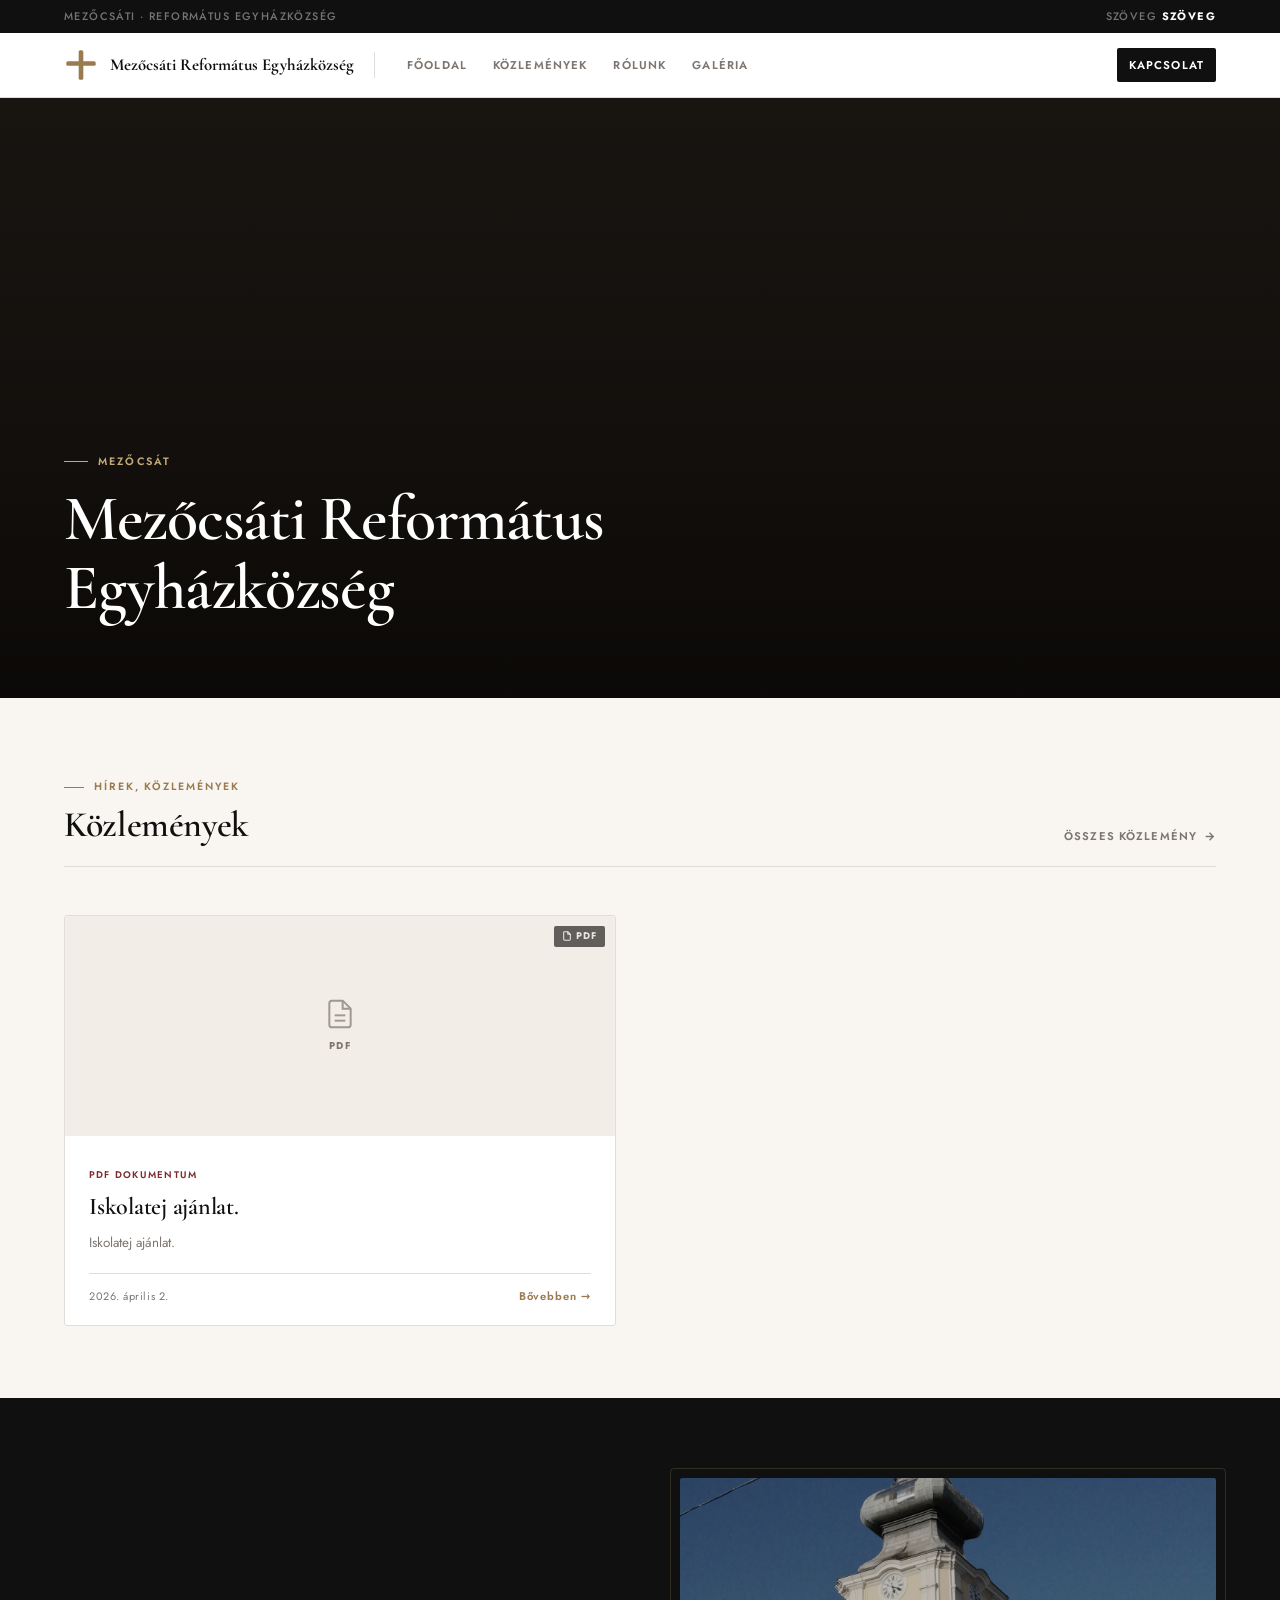
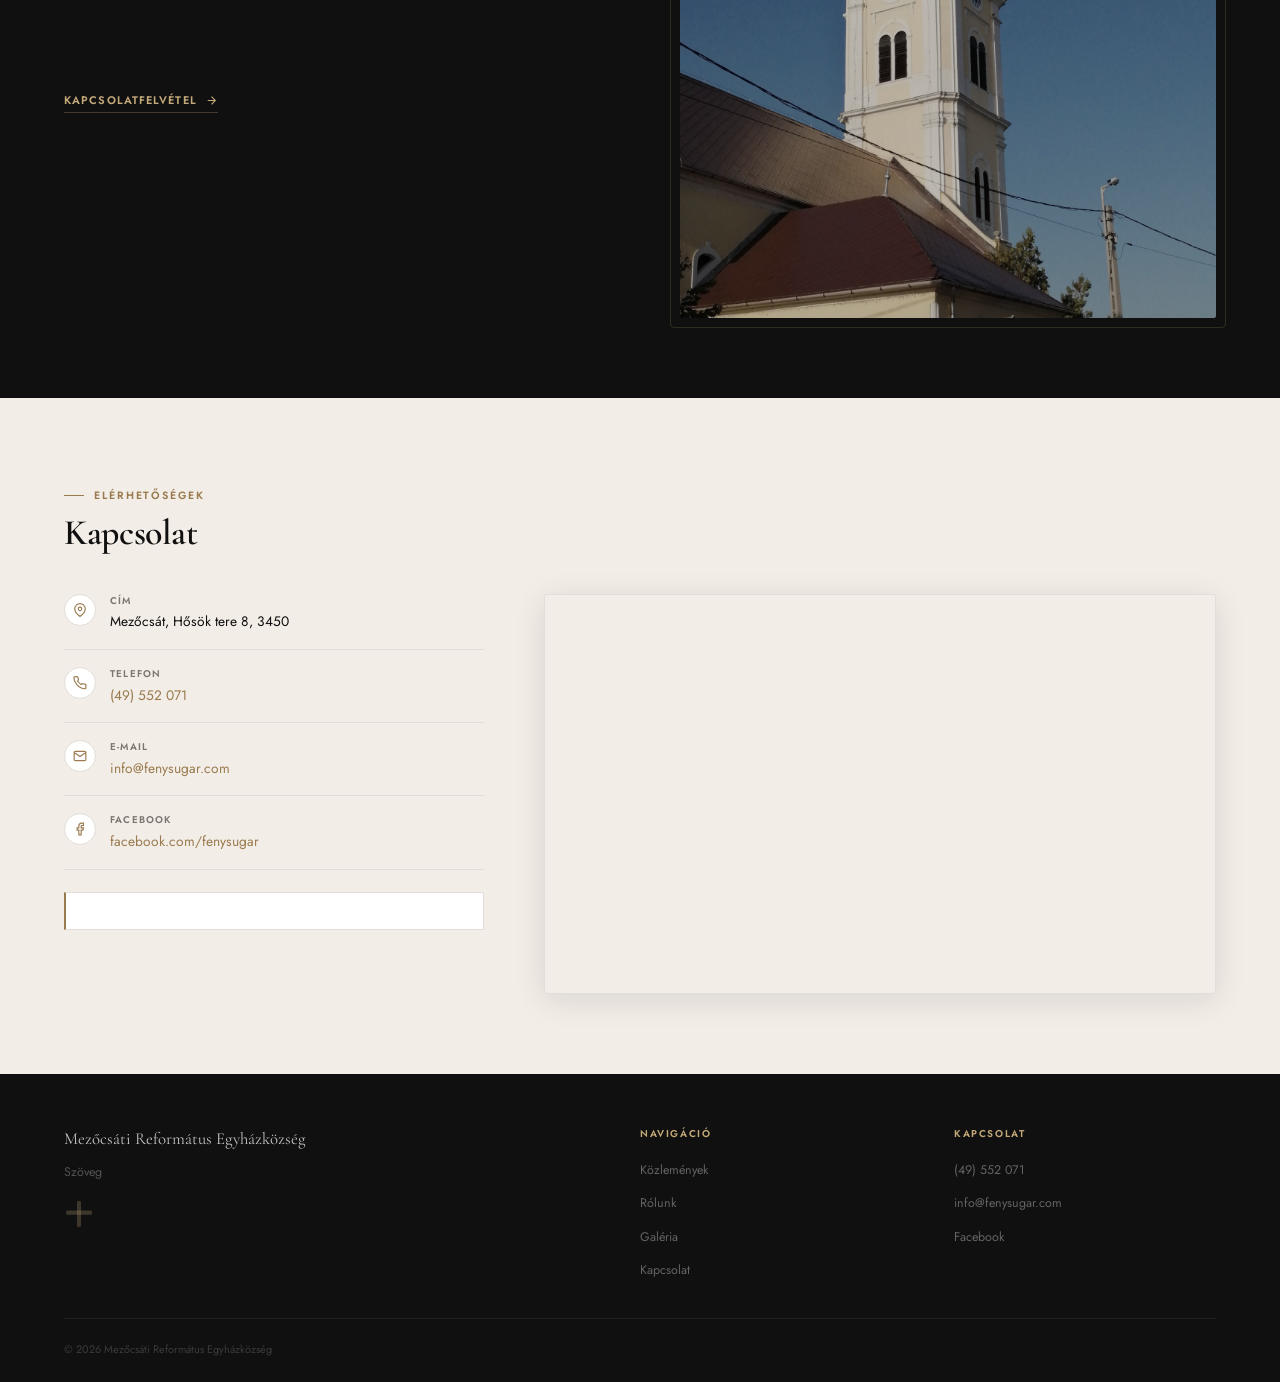
==== commit fee8dcdb: "Add files via upload" ====
--- a/index.html
+++ b/index.html
@@ -50,7 +50,7 @@
 <section id="kozlemenyek">
   <div class="news-header">
     <div>
-      <div class="section-eyebrow">Hírek és események</div>
+      <div class="section-eyebrow">Hírek, Közlemények</div>
       <h2 class="section-heading">Közlemények</h2>
     </div>
     <a href="kozlemenyek.html" class="news-more">
--- a/style.css
+++ b/style.css
@@ -873,6 +873,7 @@
   font-size: .72rem; font-weight: 600;
   letter-spacing: .05em;
   color: var(--ink-soft);
+  flex-wrap: wrap;
 }
 .modal-pdf-open {
   margin-left: auto;
@@ -883,14 +884,38 @@
   transition: color .2s;
 }
 .modal-pdf-open:hover { color: var(--ink); }
-.modal-pdf-frame {
+.modal-pdf-pages {
   width: 100%;
-  height: 75vh;
-  min-height: 480px;
-  border: none;
+  background: #525659;
+  padding: 16px;
+  box-sizing: border-box;
+  display: flex;
+  flex-direction: column;
+  gap: 12px;
+  max-height: 75vh;
+  overflow-y: auto;
+}
+.pdf-canvas {
   display: block;
+  max-width: 100%;
+  height: auto;
+  box-shadow: 0 2px 12px rgba(0,0,0,.45);
+  border-radius: 1px;
   background: #fff;
 }
+.pdf-loading {
+  display: flex;
+  align-items: center;
+  justify-content: center;
+  gap: 10px;
+  padding: 48px 0;
+  font-size: .8rem;
+  color: rgba(255,255,255,.7);
+  letter-spacing: .05em;
+  width: 100%;
+}
+@keyframes spin { to { transform: rotate(360deg); } }
+.pdf-spin { animation: spin 1s linear infinite; flex-shrink: 0; }
 
 /* ── PDF thumbnail (card/index) ───────────────────── */
 .nfc-pdf-thumb {
@@ -1024,7 +1049,7 @@
 
 /* ── Responsive: PDF iframe ───────────────────────── */
 @media (max-width: 600px) {
-  .modal-pdf-frame { height: 60vh; min-height: 320px; }
+  .modal-pdf-pages { max-height: 60vh; padding: 10px; gap: 8px; }
   .modal-box-photo { max-width: 100%; }
   .ms-arrow { width: 34px; height: 34px; font-size: 1.6rem; }
   .modal-img-wrap img, .ms-slide img { max-height: 60vh; }
